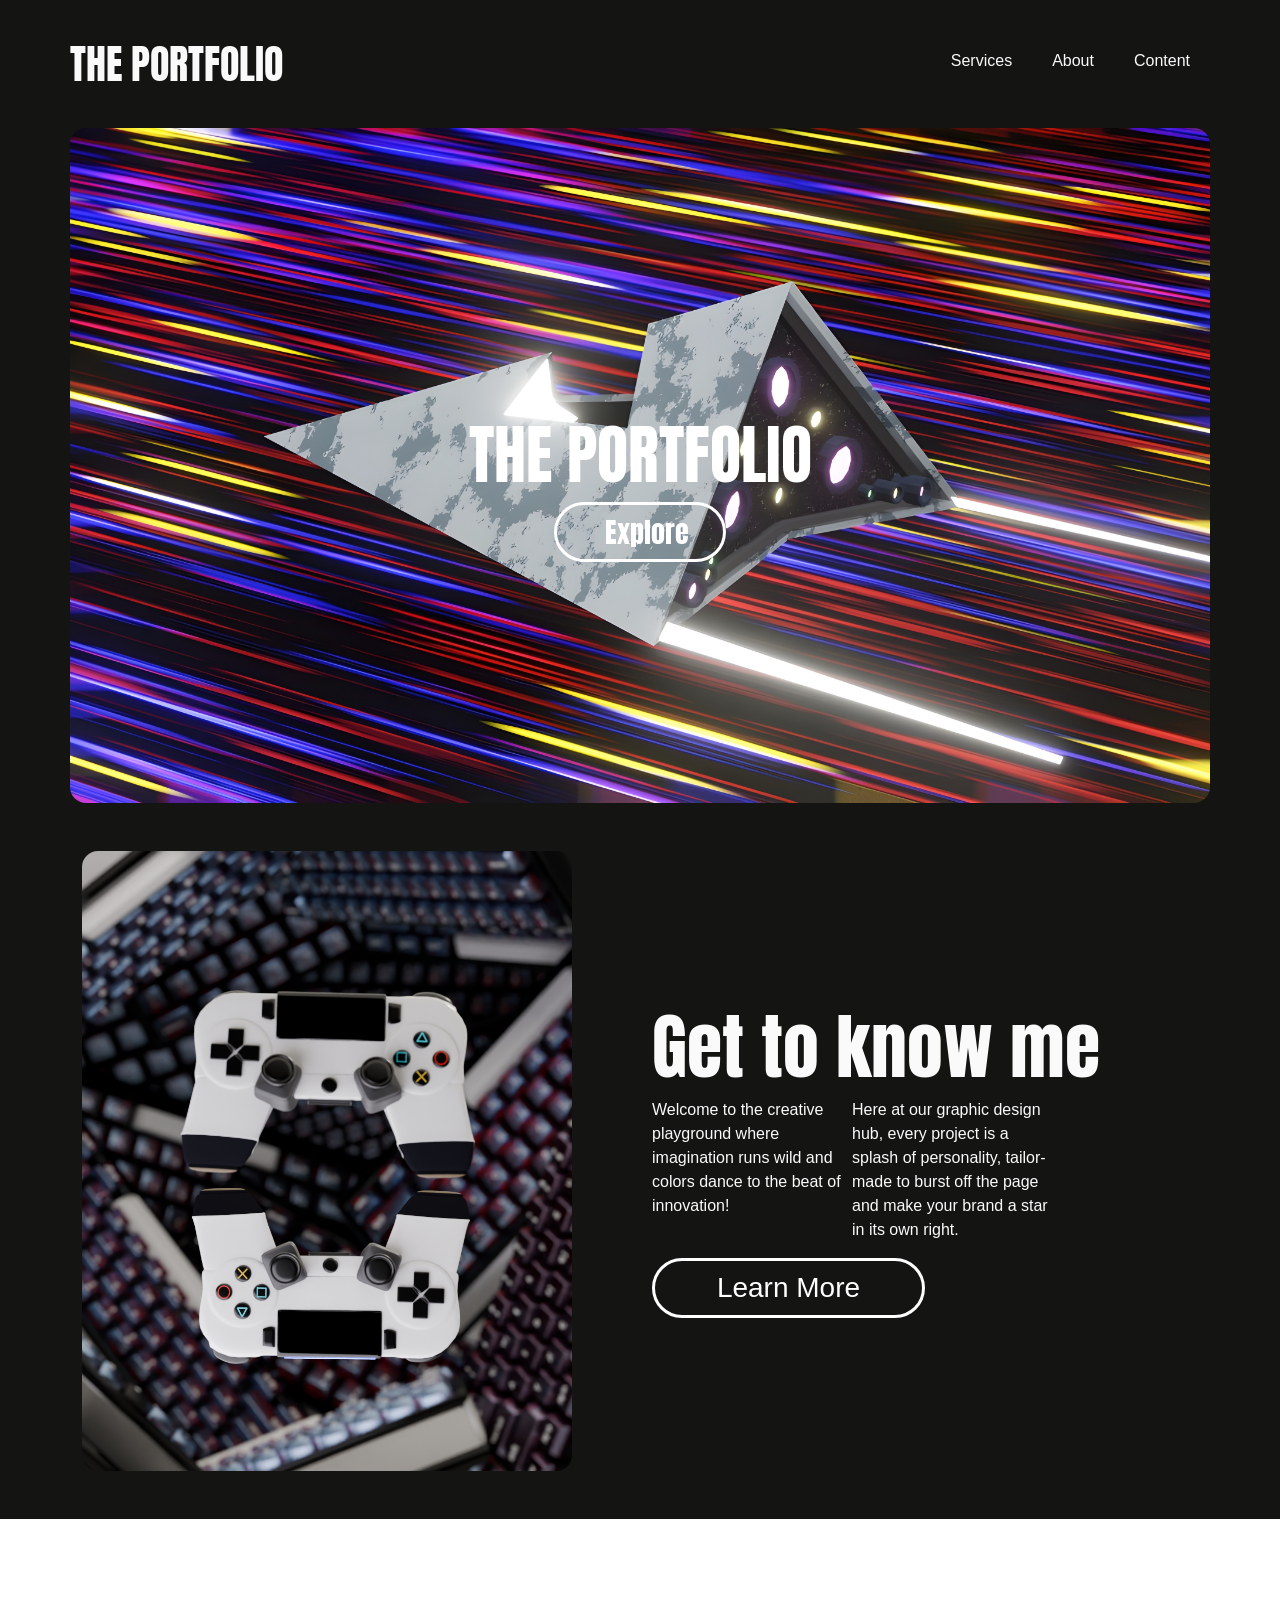
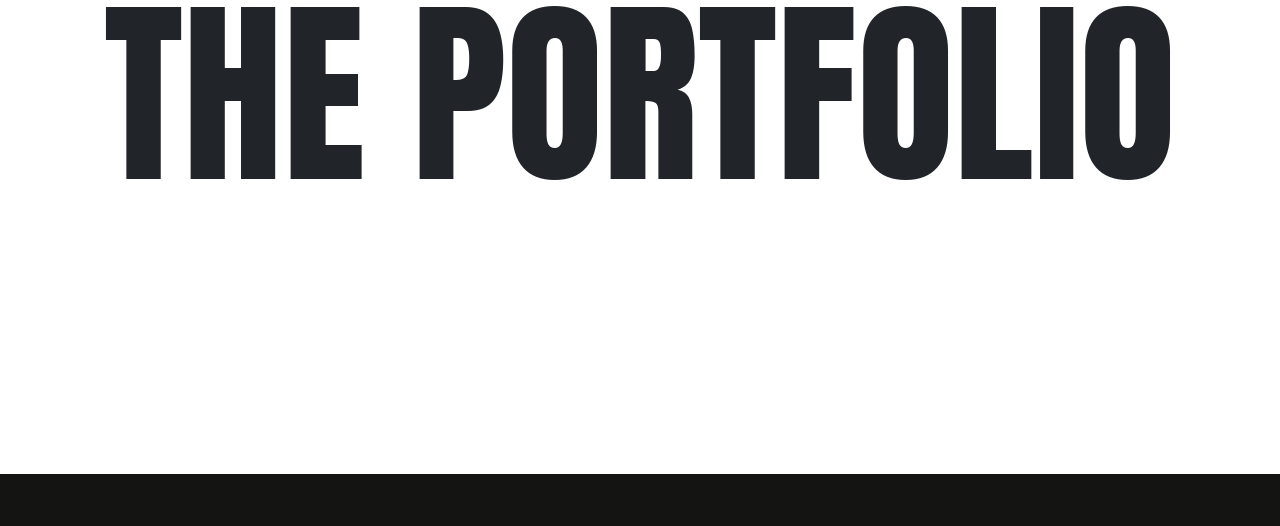
==== content.html @ 36284925 "Initial commit" ====
<!DOCTYPE html>
<html lang="en">
<head>
    <meta charset="UTF-8">
    <meta name="viewport" content="width=device-width, initial-scale=1.0">
    <title>Document</title>
    <link rel="stylesheet" href="styles.css">
    <link rel="stylesheet" href="assets/Bootstrap/bootstrap/css/bootstrap.min.css">
    <link href="https://unpkg.com/aos@2.3.4/dist/aos.css" rel="stylesheet" />
</head>
<body>

    <section class="container-fluid">
        <nav id="mainNav">
            <a href="index.html"><h1>THE PORTFOLIO</h1></a>
            <ul>
                <li><a href="services.html">Services</a></li>
                <li><a href="about.html">About</a></li>
                <li><a href="content.html">Content</a></li>
            </ul>
        </nav>
    </section>

    <section class="hero">
        <div class="container-sm d-flex bg-dark text-white justify-content-center align-items-center rounded-4" style="height: 75vh; width: 100%; background: url(assets/img/neon\ racecarHD.jpg); background-position: center; background-size: cover; background-repeat: no-repeat;" data-aos="fade-up">
            <div class="d-flex flex-column mt-5">
                <h1 class="display-3">THE PORTFOLIO</h1>
                <button class="btn rounded-5 fs-3 px-5 border-3 border-white text-white w-50 m-auto">Explore</button>
            </div>
        </div>
    </section>

    <section class="my-5">
        <div class="container">
            <div class="row d-flex justify-content-between align-items-center text-start">
                <div class="col" data-aos="fade-up" data-aos-delay="100">
                    <img src="assets/img/keyboadddd.211jpg.jpg" class="rounded-4" style="height: 620px;" alt="">
                </div>
                <div class="col twhite" data-aos="fade-up" data-aos-delay="200">
                    <div>
                        <h1 class="display-2">Get to know me</h1>
                    </div>
                    <div class="paragraph">
                        <p>
                            Welcome to the creative playground where imagination runs wild and colors dance to the beat of innovation!
                        </p>
                        <p>
                            Here at our graphic design hub, every project is a splash of personality, tailor-made to burst off the page and make your brand a star in its own right.
                        </p>
                    </div>
                    <button class="btn rounded-5 fs-3 px-5 border-3 border-white text-white w-50 m-auto sans">Learn More</button>
                </div>
            </div>
        </div>
    </section>

    <footer class="container-fluid bg-white py-2 pb-5 m-0">
            <div class="w-100 text-center my-5" data-aos="fade-up" data-aos-delay="100">
                <h1 style="font-size: 200px;">THE PORTFOLIO</h1>
            </div>
            <div class="row justify-content-center align-items-start g-2">
                <div class="col">
                    <div class="text-center" data-aos="fade-up" data-aos-delay="100">
                        <h2>LOCATION</h2>
                        <h6 class="sans w-50 m-auto mt-5">No. 3, B-close, 5th Avenue Mahfas Sunshine Estate, Phase 2, Kurudu Along Nyanya-Karshi Road Abuja</h6>
                    </div>
                </div>
                <div class="col">
                    <div class="text-center" data-aos="fade-up" data-aos-delay="200">
                        <h2>CONTACT</h2>
                        <h6 class="sans w-50 m-auto mt-5">+234 701 394 8480</h6>
                    </div>
                </div>
                <div class="col">
                    <div class="text-center" data-aos="fade-up" data-aos-delay="300">
                        <h2>FOLLOW ME</h2>
                        <h6 class="sans"></h6>
                    </div>
                </div>
            </div>
    </footer>
</body>
<script src="assets/Bootstrap/bootstrap/js/bootstrap.bundle.min.js"></script>
<script src="https://unpkg.com/aos@2.3.4/dist/aos.js"></script>
<script src="app.js"></script>
</html>
---- styles.css ----
:root{
    --border-radius: 20px;
    --primary-color: rgb(20, 20, 19);
    --secondary-color: rgb(53, 45, 38);
    --tertiary-color: rgb(250, 250, 250);
    --font-two: sans-serif;
    --offers-image: 350px;
}

@font-face {
  font-family: 'Anton'; /* You can name this whatever you want */
  src: url('assets/fonts/Anton-Regular.ttf') format('truetype');
}

*{
    margin: 0;
    padding: 0;
    box-sizing: border-box;
    font-family: 'Anton', sans-serif;
}

body{
    background-color: var(--primary-color) !important;
    padding: 0;
    margin: 0;
}

.hero {
  padding-top: 8rem;
}

nav {
    position: absolute;
    top: 0;
    left: 0;
    width: 100%;
    z-index: 1000;
    background-color: transparent;
    display: flex;
    align-items: center;
    justify-content: space-between;
    padding: 40px 70px;
    transition: all 0.3s cubic-bezier(0.165, 0.84, 0.44, 1);
}

nav.sticky {
  position: fixed;
  background-color: white;
  box-shadow: 0 4px 8px rgba(0,0,0,0.1);
  padding: 20px 70px;
}

nav.sticky a,
nav.sticky ul li a {
  color: black; /* Changes text to black when sticky */
}

nav a, nav ul li a {
    color: var(--tertiary-color);
    text-decoration: none;
}

nav ul {
    display: flex;
    align-items: center;
    justify-content: space-evenly;
}

nav ul li {
    list-style-type: none;
    margin: 0 20px;
}

nav ul li a{
    font-family: var(--font-two) !important;
}

.paragraph{
    display: flex;
}

.paragraph p{
    font-family: sans-serif;
    width: 200px;
}

.sans{
    font-family: var(--font-two) !important;
}

.twhite{
    color: var(--tertiary-color) !important;
}

.offer1{
    background: url(assets/img/5050-expanded.jpeg);
    background-blend-mode: soft-light;
    background-color: rgb(41, 41, 41);
    background-position: center;
    background-size: cover;
    background-repeat: no-repeat;
    height: var(--offers-image);
    transform: translateY(0px);
    transition: all 500ms cubic-bezier(0.165, 0.84, 0.44, 1);
}

.offer1:hover {
    background-blend-mode: soft-light;
    background-color: rgba(41, 41, 41, 0.007);
    transform: translateY(-10px);
}

.offer2{
    background-color: rgb(0, 0, 0);
    height: var(--offers-image);
    transition: all 500ms cubic-bezier(0.165, 0.84, 0.44, 1);
}

.offer2:hover {
    background-color: rgba(41, 41, 41, 0.007);
    transform: translateY(-10px);
}

.vids{
    height: var(--offers-image);
    opacity: 0.3;
}

.vids:hover {
    opacity: 1;
}

#music-player-button {
    position: fixed;
    z-index: 111111;
    top: 5vh;
    right: 3vh;
    width: 50px;
    height: 50px;
    border-radius: 50%;
    background-color: rgb(255, 255, 255);
    cursor: pointer;
    transition: all 0.3s ease;
    border: none;
    display: inline-block;
    animation: bloop 4s infinite cubic-bezier(0.165, 0.84, 0.44, 1);
}

@keyframes bloop {
    0% {
        transform: scale(1);
    }
    25%{
        transform: scale(0.8);
    }
    50% {
        transform: scale(1);
    }
    75%{
        transform: scale(0.8);
    }
    100% {
        transform: scale(1);
    }
    
}

/* When active */
#music-player-button.active {
    background-color: transparent;
    border: 5px solid white; /* Fixed border thickness */
}

/* Invert on white background */
body.white-bg #music-player-button {
    background-color: black;
}
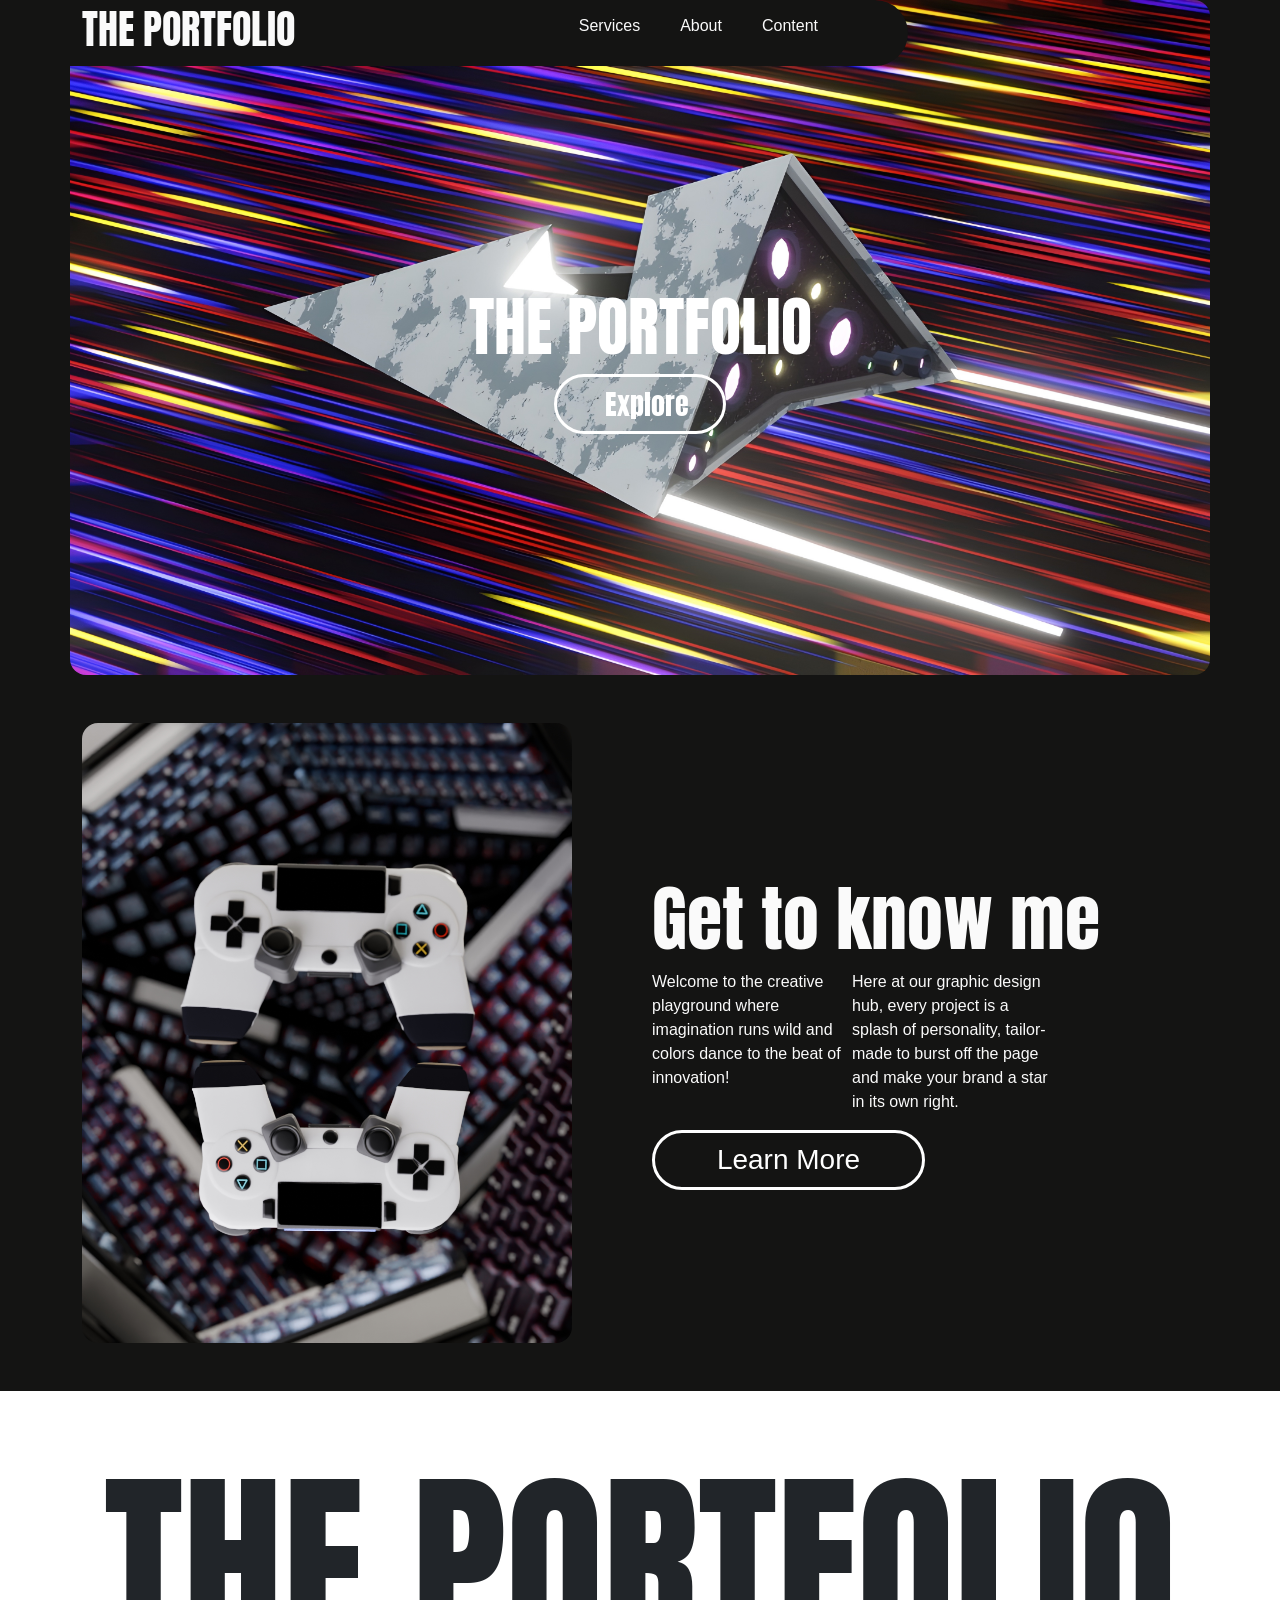
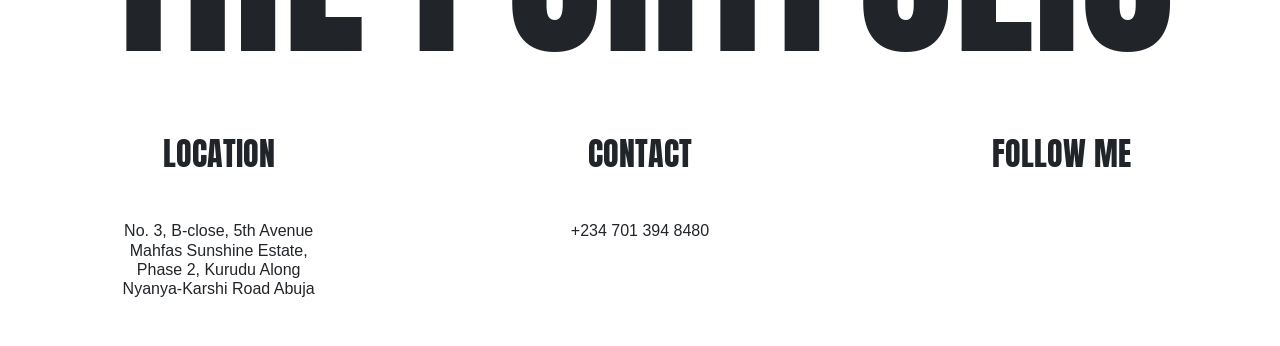
==== commit f7fb873b: "assets: drop the vendored Bootstrap distribution Co-Authored-By: Claude Opus 5 <noreply@anthropic.co" ====
--- a/content.html
+++ b/content.html
@@ -4,9 +4,9 @@
     <meta charset="UTF-8">
     <meta name="viewport" content="width=device-width, initial-scale=1.0">
     <title>Document</title>
-    <link rel="stylesheet" href="styles.css">
+    <link rel="stylesheet" href="./styles.css">
     <link rel="stylesheet" href="assets/Bootstrap/bootstrap/css/bootstrap.min.css">
-    <link href="https://unpkg.com/aos@2.3.4/dist/aos.css" rel="stylesheet" />
+    <!-- <link href="https://unpkg.com/aos@2.3.4/dist/aos.css" rel="stylesheet" /> -->
 </head>
 <body>
 
@@ -81,6 +81,6 @@
     </footer>
 </body>
 <script src="assets/Bootstrap/bootstrap/js/bootstrap.bundle.min.js"></script>
-<script src="https://unpkg.com/aos@2.3.4/dist/aos.js"></script>
+<!-- <script src="https://unpkg.com/aos@2.3.4/dist/aos.js"></script> -->
 <script src="app.js"></script>
 </html>
--- a/styles.css
+++ b/styles.css
@@ -19,27 +19,35 @@
     font-family: 'Anton', sans-serif;
 }
 
+html {
+  scroll-behavior: smooth;
+}
+
 body{
     background-color: var(--primary-color) !important;
     padding: 0;
     margin: 0;
-}
-
-.hero {
+    /* Optional: for even smoother effect, use overscroll-behavior */
+    overscroll-behavior-y: contain;
+}
+
+/* .hero {
   padding-top: 8rem;
-}
+} */
 
 nav {
     position: absolute;
     top: 0;
-    left: 0;
-    width: 100%;
+    left: 1;
+    width: 70%;
     z-index: 1000;
-    background-color: transparent;
+    background-color: rgb(20, 20, 19);
     display: flex;
     align-items: center;
     justify-content: space-between;
-    padding: 40px 70px;
+    padding: 5px 70px;
+    border-top-right-radius: 60px;
+    border-bottom-right-radius: 60px;
     transition: all 0.3s cubic-bezier(0.165, 0.84, 0.44, 1);
 }
 
@@ -69,6 +77,8 @@
 nav ul li {
     list-style-type: none;
     margin: 0 20px;
+    justify-content: space-between;
+    align-items: center;
 }
 
 nav ul li a{
@@ -130,11 +140,8 @@
     opacity: 1;
 }
 
-#music-player-button {
-    position: fixed;
+.music-player-button {
     z-index: 111111;
-    top: 5vh;
-    right: 3vh;
     width: 50px;
     height: 50px;
     border-radius: 50%;
@@ -144,6 +151,7 @@
     border: none;
     display: inline-block;
     animation: bloop 4s infinite cubic-bezier(0.165, 0.84, 0.44, 1);
+    mix-blend-mode: difference;
 }
 
 @keyframes bloop {
@@ -166,12 +174,240 @@
 }
 
 /* When active */
-#music-player-button.active {
-    background-color: transparent;
-    border: 5px solid white; /* Fixed border thickness */
+.music-player-button.active {
+    background-color: black;
+    border: 5px solid white; 
 }
 
 /* Invert on white background */
 body.white-bg #music-player-button {
     background-color: black;
 }
+
+.touchable{
+    cursor: pointer;
+}
+
+/* Mobile Responsive Styles */
+@media (max-width: 600px) {
+  nav {
+    flex-direction: row;
+    padding: 10px 5px;
+    align-items: flex-start;
+    background-color: rgba(20,20,19,0.98);
+    box-shadow: 0 2px 8px rgba(0,0,0,0.08);
+    position: fixed;
+    width: 100vw;
+  }
+  nav a, nav ul li a {
+    color: var(--tertiary-color) !important;
+    font-size: 1.1rem;
+    padding: 8px 0;
+    display: block;
+  }
+  nav ul {
+    flex-direction: row;
+    width: 20%;
+    align-items: center;
+    padding: 0;
+    margin: 0;
+  }
+  nav ul li {
+    margin: 8px 0;
+    width: 100%;
+    text-align: left;
+    align-items: center;
+    justify-content: space-between;
+  }
+  nav.sticky {
+    background-color: #fff !important;
+    box-shadow: 0 4px 12px rgb(0, 0, 0);
+    padding: 8px 5px;
+  }
+  nav.sticky a, nav.sticky ul li a {
+    color: #111 !important;
+  }
+  #mainNav h1 {
+    font-size: 1.5rem;
+    margin-bottom: 0.5rem;
+    color: var(--tertiary-color);
+  }
+  nav.sticky #mainNav h1 {
+    color: #111;
+  }
+  /* .hero {
+    padding-top: 4rem;
+  } */
+  .container, .container-sm {
+    padding-left: 10px;
+    padding-right: 10px;
+    width: 100% !important;
+  }
+  .row {
+    flex-direction: column !important;
+    gap: 2rem !important;
+  }
+  .col, .col-12, .col-md-4 {
+    width: 100% !important;
+    max-width: 100% !important;
+    margin-bottom: 2rem !important;
+  }
+  img, video {
+    max-width: 100%;
+    height: auto !important;
+    border-radius: 12px !important;
+  }
+  .display-1, .display-2 {
+    font-size: 2.2rem !important;
+    text-align: center;
+  }
+  button, .btn {
+    width: 100% !important;
+    font-size: 1.2rem !important;
+    padding: 10px 0 !important;
+  }
+  .paragraph p {
+    width: 100% !important;
+    font-size: 1rem !important;
+  }
+  .offer1, .offer2, .vids {
+    height: 180px !important;
+  }
+}
+
+@media (max-width: 480px) {
+  .display-1, .display-2 {
+    font-size: 1.3rem !important;
+  }
+  nav {
+    padding: 10px 2px;
+  }
+  /* .hero {
+    padding-top: 2rem;
+  } */
+}
+
+@media (max-width: 900px) {
+  .get-to-know-img {
+    height: 350px !important;
+    margin-bottom: 1.5rem;
+  }
+  .get-to-know-text {
+    text-align: center !important;
+    margin-top: 1.5rem;
+  }
+  .get-to-know-text .display-2 {
+    font-size: 1.7rem !important;
+  }
+}
+
+@media (max-width: 600px) {
+  .get-to-know-img {
+    height: 200px !important;
+  }
+  .get-to-know-text .display-2 {
+    font-size: 1.2rem !important;
+  }
+}
+
+@media (max-width: 500px) {
+  /* Stay in my loop section: shrink images and text */
+  .row .col.d-flex img.rounded-5 {
+    width: 80px !important;
+    max-width: 80px !important;
+    min-width: 60px !important;
+    height: auto !important;
+    margin-bottom: 0.5rem;
+  }
+  .row .col.d-flex p.my-5 {
+    font-size: 1rem !important;
+    margin: 0.5rem 0 !important;
+  }
+  /* Footer large text: scale to fit edge-to-edge but not wrap */
+  footer h1[style*="font-size"] {
+    font-size: 10vw !important;
+    line-height: 1.1;
+    white-space: nowrap;
+    width: 100vw;
+    overflow: hidden;
+    text-overflow: ellipsis;
+    margin: 0 auto;
+  }
+}
+
+.footer-socials-row a {
+  display: flex;
+  align-items: center;
+  justify-content: center;
+  background: #f5f5f5;
+  border-radius: 50%;
+  width: 44px;
+  height: 44px;
+  transition: background 0.2s, transform 0.2s;
+  box-shadow: 0 2px 8px rgba(0, 0, 0, 0.08);
+  margin: 0 2px;
+}
+.footer-socials-row a:hover {
+  background: var(--secondary-color);
+  transform: scale(1.08);
+}
+.footer-socials-row img {
+  width: 24px !important;
+  height: 24px !important;
+  filter: grayscale(0.2) brightness(1.2);
+}
+@media (max-width: 600px) {
+    nav {
+    flex-direction: column;
+    align-items: center;
+    padding: 1rem 1rem;
+    gap: 0.5rem;
+  }
+
+  nav ul {
+    flex-direction: row;
+    flex-wrap: wrap;
+    justify-content: center;
+    gap: 0.5rem;
+    width: auto;
+  }
+
+  nav ul li {
+    margin: 0.3rem;
+  }
+
+  nav ul li a {
+    font-size: 0.9rem;
+  }
+
+  #mainNav h1 {
+    font-size: 1.4rem;
+    text-align: center;
+  }
+
+  .music-player-button {
+    width: 40px;
+    height: 40px;
+  }
+  .footer-socials-row {
+    gap: 0.5rem !important;
+  }
+  .footer-socials-row a {
+    width: 34px;
+    height: 34px;
+  }
+  .footer-socials-row img {
+    width: 18px !important;
+    height: 18px !important;
+  }
+}
+
+@media (max-width: 480px) {
+  #mainNav h1 {
+    font-size: 1.2rem;
+  }
+
+  nav ul li a {
+    font-size: 0.8rem;
+  }
+}
